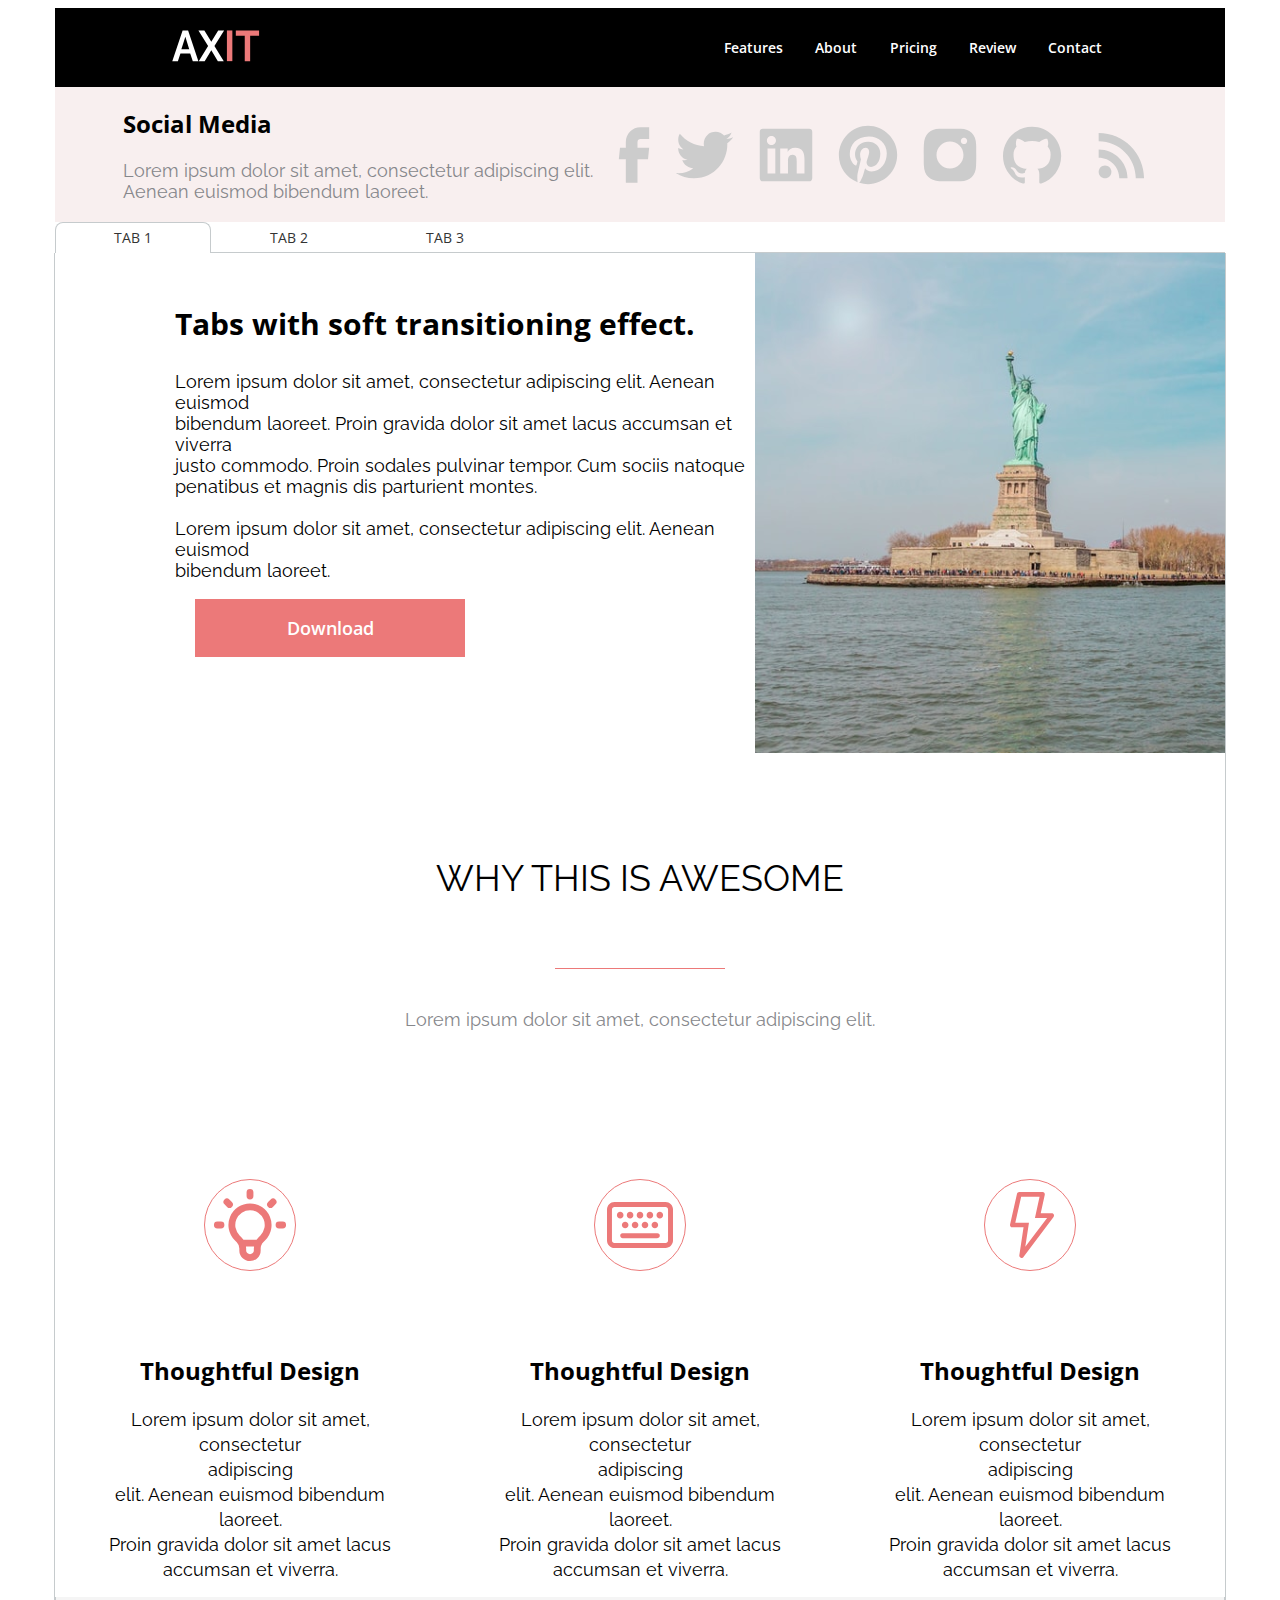
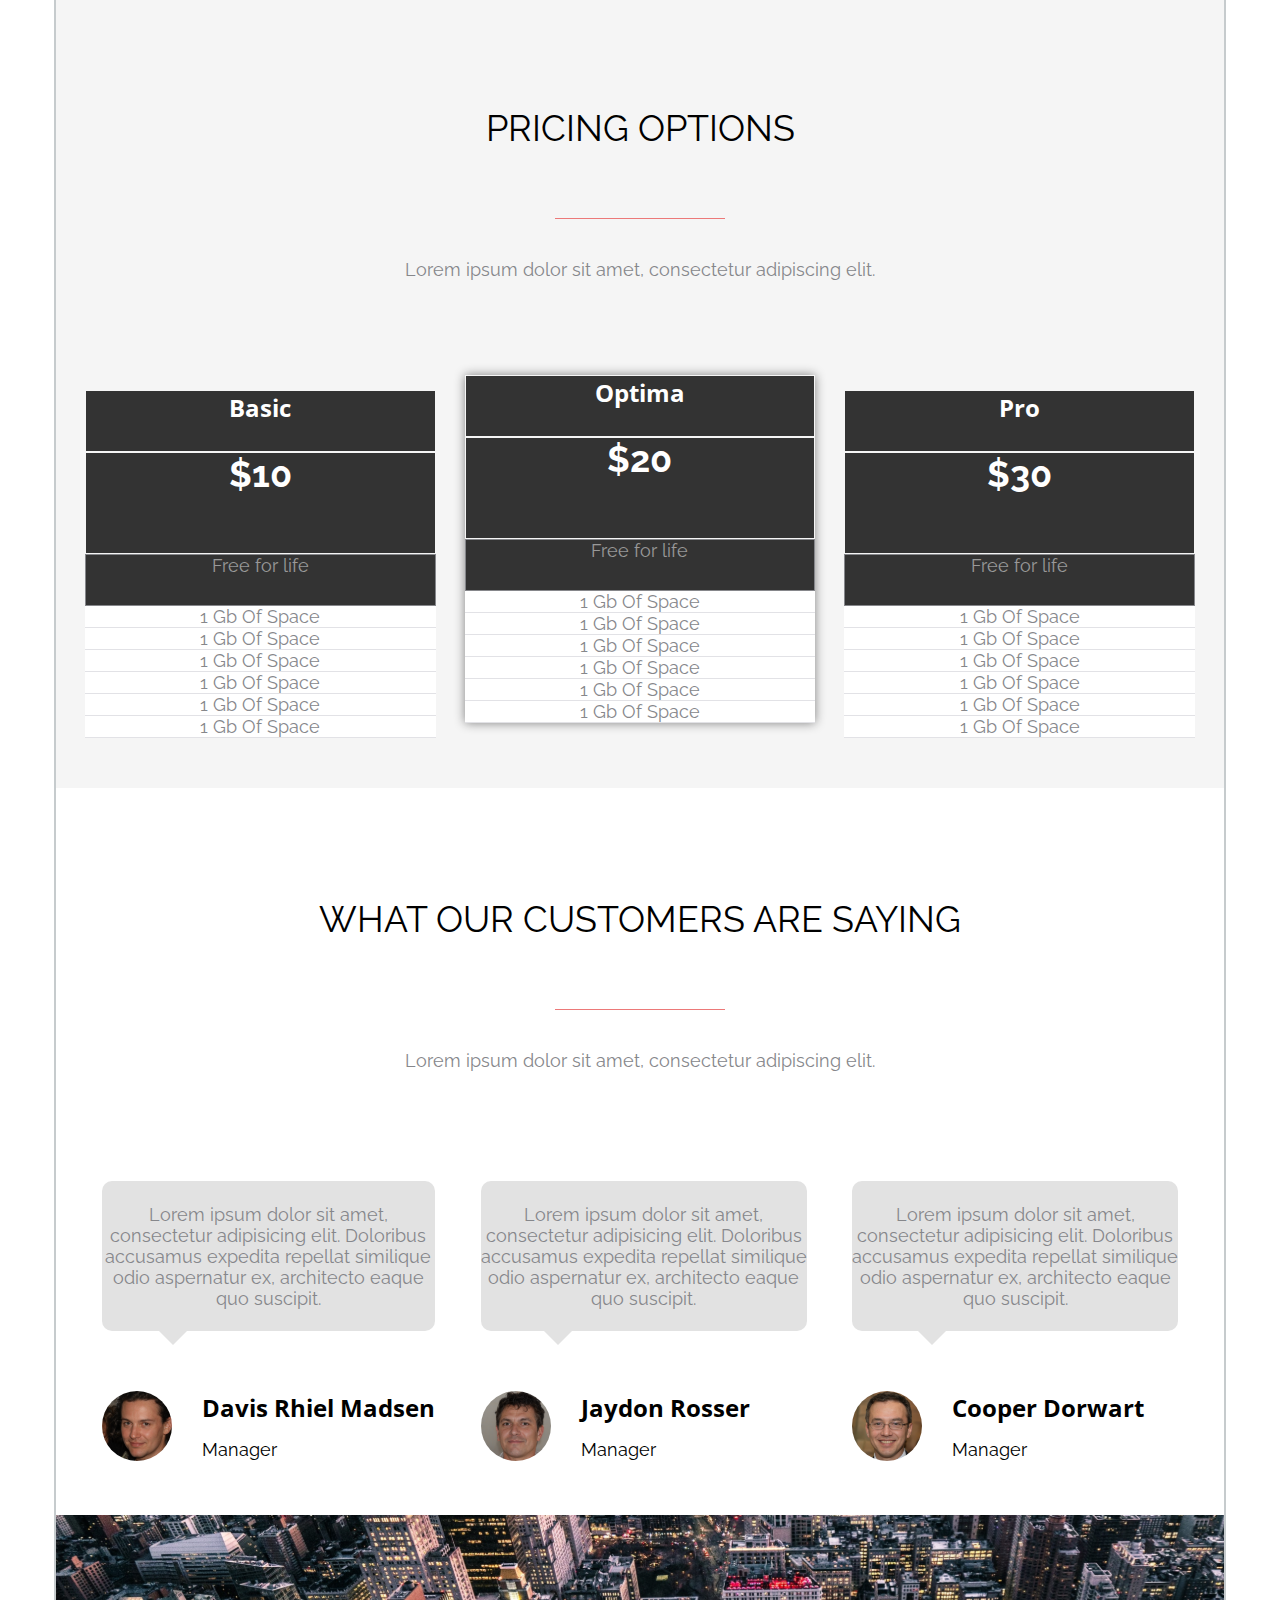
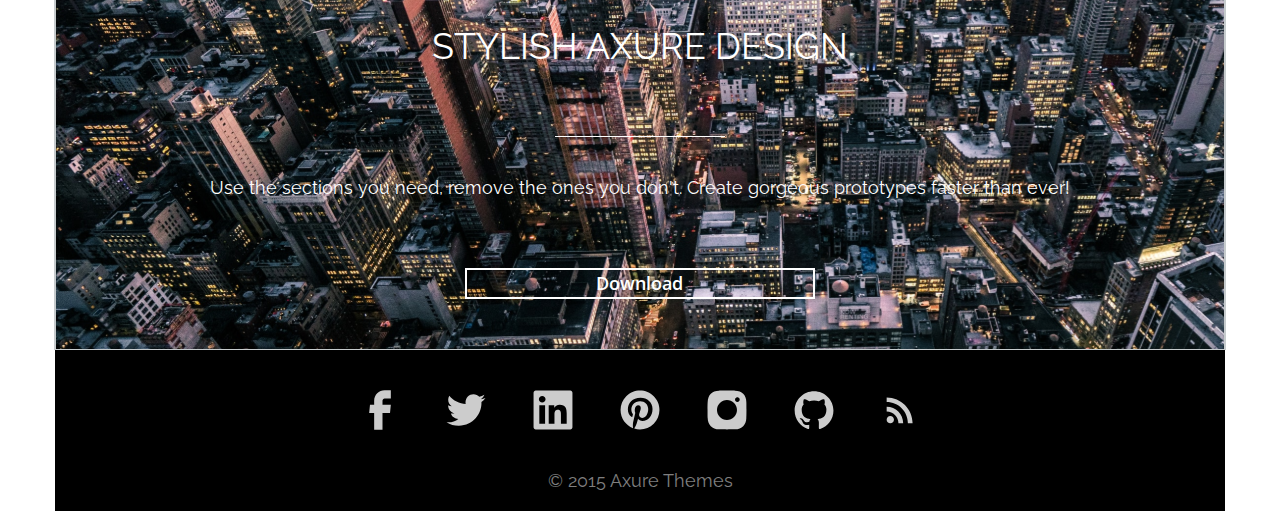
==== task_1/index.html @ 0de59af6 "task_1" ====
<!DOCTYPE html>
<html>
  <head>
    <meta charset="utf-8" />
    <title>Task_1</title>
    <link rel="stylesheet" href="./css/firstPage.css" />
    <link rel="stylesheet" href="./css/secondPage.css" />
    <link rel="stylesheet" href="./css/tab-block.css" />
    <link rel="stylesheet" href="./css/pricing_options.css" />
    <link rel="stylesheet" href="./css/customers.css" />
    <link rel="stylesheet" href="./css/backgroundimg.css" />
    <link rel="stylesheet" href="./css/counter.css" />
    <link rel="stylesheet" href="./css/main_header.css" />
    <link rel="stylesheet" href="./css/banner-block.css" />
    <link rel="stylesheet" href="./css/footer.css" />
    <link
      href="https://fonts.googleapis.com/css2?family=Open+Sans:wght@400;600;700&family=Raleway&display=swap"
      rel="stylesheet"
    />
  </head>
  <body>
    <div class="main-header-block">
      <div class="main-header-content">
          <div class="main-header-name">
            <picture>
                <img src="./svg/main-header-logo.svg"/>
            </picture>
          </div>
          <div class="main-header-button-block">
            <div class="main-header-button">
              <button class="header-button">Features</button>
            </div>
            <div class="main-header-button">
              <button class="header-button">About</button>
            </div>
            <div class="main-header-button">
              <button class="header-button">Pricing</button>
            </div>
            <div class="main-header-button">
              <button class="header-button">Review</button>
            </div>
            <div class="main-header-button">
              <button class="header-button">Contact</button>
            </div>
          </div>
      </div>
    </div>
    <div class="main-banner-block">
        <div class="main-banner-content">
            <div class="main-banner-text-content">
                <div class="main-banner-text-content-header">
                  Social Media
                </div>
                <div class="main-banner-text-content-block">
                  Lorem ipsum dolor sit amet, consectetur adipiscing elit.<br/> 
                  Aenean euismod bibendum laoreet.
                </div>
            </div>
            <div class="main-banner-content-icon-block">
                <div class="banner-icon">
                  <img src="./svg/facebook.svg"/>
                </div>
                <div class="banner-icon">
                  <img src="./svg/twitter.svg"/>
                </div>
                <div class="banner-icon">
                  <img src="./svg/linkedln.svg"/>
                </div>
                <div class="banner-icon">
                  <img src="./svg/pinterest.svg"/>
                </div>
                <div class="banner-icon">
                  <img src="./svg/instagram.svg"/>
                </div>
                <div class="banner-icon">
                  <img src="./svg/github.svg"/>
                </div>
                <div class="banner-icon">
                  <img src="./svg/wifi.svg"/>
                </div>
            </div>
        </div>
    </div>
    <div class="page">
    <div class="main-tab-block">
      <div class="tab-block">
        <div class="tab-with-border">TAB 1</div>
        <div class="tab-without-border">TAB 2</div>
        <div class="tab-without-border">TAB 3</div>
      </div>
    </div>
    
    <div class="main-block">
      <div class="first-block">
        <div class="image-container">
          <img src="./svg/NewYork.svg" />
        </div>
        <div class="firstPage">
          <div class="header">
            <h1>Tabs with soft transitioning effect.</h1>
          </div>
          <div class="text-block">
            <p>
              Lorem ipsum dolor sit amet, consectetur adipiscing elit. Aenean<br />
              euismod<br />
              bibendum laoreet. Proin gravida dolor sit amet lacus accumsan
              et<br />
              viverra<br />
              justo commodo. Proin sodales pulvinar tempor. Cum sociis
              natoque<br />
              penatibus et magnis dis parturient montes.<br />
              <br />
              Lorem ipsum dolor sit amet, consectetur adipiscing elit. Aenean<br />
              euismod
              <br />
              bibendum laoreet.
            </p>
          </div>
          <div class="Download">
            <button class="BtnDownload">Download</button>
          </div>
        </div>
      </div>
      <div class="page">
      <div class="second-block">
        <div class="second-page">
          <div class="second-page-header-main">
            Why this is awesome
            <div id="borderDown"></div>
          </div>
          <div class="second-page-centre-text">
            Lorem ipsum dolor sit amet, consectetur adipiscing elit.
          </div>
          <div class="main-info-block">
            <div class="info-block">
              <div class="info-block-picture">
                <img src="./svg/lamp.svg" />
              </div>
              <div class="info-block-header">Thoughtful Design</div>
              <div class="info-block-content">
                Lorem ipsum dolor sit amet, consectetur<br />
                adipiscing<br />
                elit. Aenean euismod bibendum laoreet.<br />
                Proin gravida dolor sit amet lacus<br />
                accumsan et viverra.
              </div>
            </div>
            <div class="info-block">
              <div class="info-block-picture">
                <img src="./svg/keyboard.svg" />
              </div>
              <div class="info-block-header">Thoughtful Design</div>
              <div class="info-block-content">
                Lorem ipsum dolor sit amet, consectetur<br />
                adipiscing<br />
                elit. Aenean euismod bibendum laoreet.<br />
                Proin gravida dolor sit amet lacus<br />
                accumsan et viverra.
              </div>
            </div>
            <div class="info-block">
              <div class="info-block-picture">
                <img src="./svg/lightning.svg" />
              </div>
              <div class="info-block-header">Thoughtful Design</div>
              <div class="info-block-content">
                Lorem ipsum dolor sit amet, consectetur<br />
                adipiscing<br />
                elit. Aenean euismod bibendum laoreet.<br />
                Proin gravida dolor sit amet lacus<br />
                accumsan et viverra.
              </div>
            </div>
          </div>
        </div>
      </div>
    </div>
  
  <div class="page">
    <div class="main-pricing-options">
      <div class="pricing-options-header">PRICING OPTIONS</div>
      <div class="pricing-options-text">
        Lorem ipsum dolor sit amet, consectetur adipiscing elit.
      </div>
      <div class="main-pricing-options-content">
        <div class="table-pricing-options">
          <div class="table-header-option" id="table-header-text">Basic</div>
          <div class="table-price" id="table-header-price">$10</div>
          <div class="table-life-dates">Free for life</div>
          <div class="table-row-space">1 Gb Of Space</div>
          <div class="table-row-space">1 Gb Of Space</div>
          <div class="table-row-space">1 Gb Of Space</div>
          <div class="table-row-space">1 Gb Of Space</div>
          <div class="table-row-space">1 Gb Of Space</div>
          <div class="table-row-space">1 Gb Of Space</div>
        </div>
        <div class="table-pricing-options upper-table">
          <div class="table-header-option" id="table-header-text">Optima</div>
          <div class="table-price" id="table-header-price">$20</div>
          <div class="table-life-dates">Free for life</div>
          <div class="table-row-space">1 Gb Of Space</div>
          <div class="table-row-space">1 Gb Of Space</div>
          <div class="table-row-space">1 Gb Of Space</div>
          <div class="table-row-space">1 Gb Of Space</div>
          <div class="table-row-space">1 Gb Of Space</div>
          <div class="table-row-space">1 Gb Of Space</div>
        </div>
        <div class="table-pricing-options">
          <div class="table-header-option" id="table-header-text">Pro</div>
          <div class="table-price" id="table-header-price">$30</div>
          <div class="table-life-dates">Free for life</div>
          <div class="table-row-space">1 Gb Of Space</div>
          <div class="table-row-space">1 Gb Of Space</div>
          <div class="table-row-space">1 Gb Of Space</div>
          <div class="table-row-space">1 Gb Of Space</div>
          <div class="table-row-space">1 Gb Of Space</div>
          <div class="table-row-space">1 Gb Of Space</div>
        </div>
      </div>
    </div>
  </div>
  <div class="page">
    <div class="customers-block">
      <div class="big-customers-header">what our customers are saying</div>
      <div class="small-customers-header">
        Lorem ipsum dolor sit amet, consectetur adipiscing elit.
      </div>
      <div class="customers-content">
        <div class="customers-info-block">
          <div class="block-text" data-shape="rectangle">
            Lorem ipsum dolor sit amet,<br />
            consectetur adipisicing elit. Doloribus <br />
            accusamus expedita repellat similique <br />
            odio aspernatur ex, architecto eaque <br />
            quo suscipit.
          </div>

          <div class="customer-info">
            <div class="customer-icon">
              <img src="./svg/Davis.svg" />
            </div>
            <div class="customer-info-text-block">
              <div class="customer-name-surname">Davis Rhiel Madsen</div>
              <div class="customer-profession">Manager</div>
            </div>
          </div>
        </div>

        <div class="customers-info-block">
          <div class="block-text" data-shape="rectangle">
            Lorem ipsum dolor sit amet,<br />
            consectetur adipisicing elit. Doloribus <br />
            accusamus expedita repellat similique <br />
            odio aspernatur ex, architecto eaque <br />
            quo suscipit.
          </div>
          <div class="customer-info">
            <div class="customer-icon">
              <img src="./svg/Jaydon.svg" />
            </div>
            <div class="customer-info-text-block">
              <div class="customer-name-surname">Jaydon Rosser</div>
              <div class="customer-profession">
                Manager</div>
            </div>
          </div>
        </div>
        <div class="customers-info-block">
          <div class="block-text" data-shape="rectangle">
            Lorem ipsum dolor sit amet,<br />
            consectetur adipisicing elit. Doloribus <br />
            accusamus expedita repellat similique <br />
            odio aspernatur ex, architecto eaque <br />
            quo suscipit.
          </div>
          <div class="customer-info">
            <div class="customer-icon">
              <img src="./svg/Cooper.svg" />
            </div>
            <div class="customer-info-text-block">
              <div class="customer-name-surname">Cooper Dorwart</div>
              <div class="customer-profession">Manager</div>
            </div>
          </div>
        </div>
      </div>
    </div>
  </div>
  <div class="page">
    <div class="lower-background-img">
      <div class="lower-background-img-header">STYLISH AXURE DESIGN</div>
      <div class="lower-background-text">
        Use the sections you need, remove the ones you don't. Create gorgeous
        prototypes faster than ever!
      </div>
      <div class="lower-background-btn">
        <button class="lower_btn">Download</button>
      </div>
    </div>
  </div>
    </div>
  <div class="footer-block">
      <div class="footer-content">
        <div class="footer-content-icon-block">
          <div class="footer-icon">
            <img src="./svg/facebook.svg"/>
          </div>
          <div class="footer-icon">
            <img src="./svg/twitter.svg"/>
          </div>
          <div class="footer-icon">
            <img src="./svg/linkedln.svg"/>
          </div>
          <div class="footer-icon">
            <img src="./svg/pinterest.svg"/>
          </div>
          <div class="footer-icon">
            <img src="./svg/instagram.svg"/>
          </div>
          <div class="footer-icon">
            <img src="./svg/github.svg"/>
          </div>
          <div class="footer-icon">
            <img src="./svg/wifi.svg"/>
          </div>
      </div>
      <div class="footer-text">
        © 2015 Axure Themes
      </div>
      </div>
  </div>
  </body>
</html>
---- task_1/css/firstPage.css ----
.main-block {
    max-width: 1170px;
    margin: 0 auto;
    position: relative;
    border-left: 1px solid #C6CBCD;
    border-right: 1px solid #C6CBCD;
    text-align: center;
  }
  
  .image-container {
    position: absolute;
    top: 0;
    right: 0;
  }

  .image-container img {
    width: 470px;
    height: 500px;
  }
  
  .first-block {
    display: flex;
    align-items: center;
  }
  
  .firstPage {
    position: relative;
    z-index: 1;
    margin-left: 120px;
    height: auto;
  }
  
  .header{
    padding-right: 50px;
    margin-top: 0;
    margin-right: 30px;
    margin-bottom:27px;
    text-align: center;
  }


  .header h1{
    max-width: 570px;
    max-height: auto;
    margin-top: 50px;
    font-family: 'Open Sans',sans-serif;
    font-style: normal;
    font-weight: 700;
    font-size: 30px;
    line-height: 41px;
  }


.text-block {
    margin-right: 40px;
    max-width: 570px;
    max-height: auto;
    padding-right: 30px;
    margin-bottom:27px;
    margin: 0 auto;
  }

  .text-block p{
    font-family: 'Raleway',sans-serif;
    font-style: normal;
    font-weight: 400;
    font-size: 18px;
    line-height: 21px;
    display: flex;
    align-items: center;
    text-align: left;
  }

.BtnDownload{
  margin-left: 20px;
  width: 270px;
  height: 58px;
  float: left;

}
  .BtnDownload{
    background: #EC7979;
    color:#FFFFFF;
    font-family: 'Open Sans',sans-serif;
    font-style: normal;
    font-weight: 600;
    font-size: 18px;
    line-height: 25px;
    text-transform: capitalize;
    border:0px;
  }
---- task_1/css/secondPage.css ----
.second-block {
    padding-top: 200px;
    display: flex;
    
  }
.second-page-header-main{
    position: relative;
    justify-content: center;
    text-align: center;
    text-transform: uppercase;
    font-family: 'Raleway',sans-serif;
    font-style: normal;
    font-weight: 400;
    font-size: 36px;
    line-height: 42px;
    display: flex;
    margin-bottom: 110px;
}


  .second-page-header-main::after {
    content: "";
    position: absolute;
    bottom: -70px;
    left: 50%;
    transform: translateX(-50%);
    width: 170px;
    height: 1px;
    background-color: #EC7979;
  }



.second-page-centre-text{
    color:#86878B;
    justify-content: center;
    text-align: center;
    font-family: 'Raleway',sans-serif;
    font-style: normal;
    font-weight: 400;
    font-size: 18px;
    line-height: 21px;
    display: flex;
    margin-bottom: 110px;
    
}

.main-info-block{
    max-width: 100%;
    justify-content: space-between;
    display: flex;
    flex-direction: row;
}

.info-block {
    
    padding: 0 15px 15px;
    text-align: center;
    display: flex;
    flex-direction: column;
    margin: 0 30px;
    
}

.info-block-header{
    margin-top: 40px;
    justify-content: center;
    font-family: 'Open Sans',sans-serif;
    font-style: normal;
    font-weight: 700;
    font-size: 24px;
    line-height: 33px;
    display: flex;
    align-items: center;
    text-align: center;
}

.info-block-content {
    margin-top: 20px;
    justify-content: left;
    font-family: 'Raleway',sans-serif;
    font-style: normal;
    font-weight: 400;
    font-size: 18px;
    line-height: 25px;
    display: flex;
    align-items: center;
    text-align: center;
}
---- task_1/css/tab-block.css ----
.main-tab-block {
    max-width: 1170px;
    margin: 0 auto;
    position: relative;
    display: flex;
    flex-direction: column;
    border-bottom: none;
    height: auto;
}

.main-tab-block::after {
    content: "";
    display: block;
    border-bottom: 1px solid #C6CBCD;
    width: calc(100% - 155px);
    max-width: 1170px;
    margin: 0 auto;
    position: absolute;
    bottom: 0;
    margin-left: 155px;
    border-image: url(border.png) 0 0 0 50 stretch;
    border-image-slice: 1;
    height: 5px;
}

.tab-block{
    width: 40%;
    display: flex;
    flex-direction: row;
    font-size: 20px;
    
}
.tab-block{
    font-family: 'Open Sans',sans-serif;
    font-style: normal;
    font-weight: 400;
    font-size: 14px;
    line-height: 30px;
    display: flex;
    align-items: center;
    text-align: center;
    color: #333333;
}

.tab-with-border {
    width: 160px;
    height: auto;
    border: 1px solid #C6CBCD;
    border-radius: 8px 8px 0 0;
    border-bottom: none ;
    box-sizing: border-box; 
}
  
  .tab-without-border {
    width: 160px;
    height: auto;
  }
---- task_1/css/pricing_options.css ----
.main-pricing-options{
    max-width: 1170px;
    margin: 0 auto;
    position: relative;
    display: flex;
    flex-direction: column;
    height: auto;
    border: 1px solid #C6CBCD;
    border-top: none ;
    border-bottom: none ;
    background-color: #F5F5F5;
}


.pricing-options-header{
    position: relative;
    justify-content: center;
    text-align: center;
    display: flex;
    margin-top: 110px;
    margin-bottom: 110px;
    text-transform: uppercase;
    font-family: 'Raleway',sans-serif;
    font-style: normal;
    font-weight: 400;
    font-size: 36px;
    line-height: 42px;
}

.pricing-options-header::after {
    content: "";
    position: absolute;
    bottom: -70px;
    left: 50%;
    transform: translateX(-50%);
    width: 170px;
    height: 1px;
    background-color: #EC7979;
  }

.pricing-options-text{
    color:#86878B;
    justify-content: center;
    text-align: center;
    font-family: 'Raleway',sans-serif;
    font-style: normal;
    font-weight: 400;
    font-size: 18px;
    line-height: 21px;
    display: flex;
    margin-bottom: 110px;
}

.main-pricing-options-content{
    display:flex;
    flex-direction: row;
    justify-content: space-evenly;
    align-items: center;
    margin-bottom: 50px;
}

.table-pricing-options{
    width: 30%;
    height: auto;
    text-align: center;
    justify-content: center;
    
}

.table-header-option{
    height: 60px;
    background: #333333;
    border: 1px solid #F5F5F5;
    
}

#table-header-text{
    color: #fff;
    font-family: 'Open Sans',sans-serif;
    font-style: normal;
    font-weight: 700;
    font-size: 24px;
    line-height: 33px;
    align-items: center;
    text-transform: capitalize;
}

.table-price{
    align-items: center;
    justify-content: center;
    height: 100px;
    background: #333333;
    border: 1px solid #F5F5F5;
}

#table-header-price{
    color: #fff;
    font-family: 'Raleway',sans-serif;
    font-style: normal;
    font-weight: 700;
    font-size: 36px;
    line-height: 42px;
}

.table-life-dates{
    height: 50px;
    background: #333333;
    border: 1px solid #86878B;
    color: rgba(255, 255, 255, 0.5);
    font-family: 'Raleway',sans-serif;
    font-style: normal;
    font-weight: 400;
    font-size: 18px;
    line-height: 21px;
}

.table-row-space{
    background: #fff;
    color: #86878B;
    border-bottom: 1px solid #e2e2e6;
    font-family: 'Raleway',sans-serif;
    font-style: normal;
    font-weight: 400;
    font-size: 18px;
    line-height: 21px;
}


.upper-table{
    margin-top: -30px;
    box-shadow: 0px 0px 10px grey;
}
---- task_1/css/customers.css ----
.customers-block{
    max-width: 1170px;
    height: auto;
    margin: 0 auto;
    position: relative;
    display: flex;
    flex-direction: column;
    height: auto;
    border: 1px solid #C6CBCD;
    border-top: none ;
    border-bottom: none ;
}

.big-customers-header{
    position: relative;
    justify-content: center;
    text-align: center;
    display: flex;
    margin-top: 110px;
    margin-bottom: 110px;
    text-transform: uppercase;
    font-family: 'Raleway',sans-serif;
    font-style: normal;
    font-weight: 400;
    font-size: 36px;
    line-height: 42px;
}

.big-customers-header::after{
    content: "";
    position: absolute;
    bottom: -70px;
    left: 50%;
    transform: translateX(-50%);
    width: 170px;
    height: 1px;
    background-color: #EC7979;
}

.small-customers-header{
    color:#86878B;
    justify-content: center;
    text-align: center;
    font-family: 'Raleway',sans-serif;
    font-style: normal;
    font-weight: 400;
    font-size: 18px;
    line-height: 21px;
    display: flex;
    margin-bottom: 110px;
}

.customers-content{
    display:flex;
    flex-direction: row;
    justify-content: space-evenly;
    align-items: center;
    margin-bottom: 50px;
}

.customers-info-block{
    width: calc(max-width/3);
    height: auto;

}

.block-text{
    margin-bottom: 60px;
    text-align: center;
}

.block-text{
    color:#86878B;
    justify-content: center;
    text-align: center;
    align-items: center;
    display: flex;
    font-family: 'Raleway',sans-serif;
    font-style: normal;
    font-weight: 400;
    font-size: 18px;
    line-height: 21px;
}


.customer-info{
    display: flex;
    flex-direction: row;
}

.customer-info-text-block{
    display: flex;
    flex-direction: column;
    margin-left: 30px;
}

.customer-name-surname{
    margin-bottom: 15px;
}
.customer-name-surname{
    justify-content: center;
    text-align: center;
    display: flex;
    font-family: 'Open Sans';
    font-style: normal;
    font-weight: 700;
    font-size: 24px;
    line-height: 33px;
}

.customer-profession{
    justify-content: left;
    text-align: center;
    display: flex;
    font-family: 'Raleway';
    font-style: normal;
    font-weight: 400;
    font-size: 18px;
    line-height: 21px;
}

.customers-info-block:nth-child(1) .block-text{
    width: 100%;
    height: 150px;
    background-color: #E2E2E2;
    display: flex;
    border-radius: 10px;
}

.block-text:nth-child(1)::after {
    content: "";
    position: absolute;
    bottom: 170px; 
    left: 10%; 
    margin-left: -15px; 
    border-width: 15px 15px 0 15px;
    border-style: solid;
    border-color: #E2E2E2 transparent transparent transparent;
  }

  .customers-info-block:nth-child(2) .block-text{
    width: 100%;
    height: 150px;
    background-color: #E2E2E2;
    display: flex;
    border-radius: 10px;
}

.customers-info-block:nth-child(2) .block-text::after {
    content: "";
    position: absolute;
    bottom: 170px; 
    left: 43%; 
    margin-left: -15px; 
    border-width: 15px 15px 0 15px;
    border-style: solid;
    border-color: #E2E2E2 transparent transparent transparent;
}

.customers-info-block:nth-child(3) .block-text{
    width: 100%;
    height: 150px;
    background-color: #E2E2E2;
    display: flex;
    border-radius: 10px;
}

.customers-info-block:nth-child(3) .block-text::after {
    content: "";
    position: absolute;
    bottom: 170px; 
    left: 75%; 
    margin-left: -15px; 
    border-width: 15px 15px 0 15px;
    border-style: solid;
    border-color: #E2E2E2  transparent transparent transparent;
}
---- task_1/css/backgroundimg.css ----
.lower-background-img{
    max-width: 1170px;
    margin: 0 auto;
    display: flex;
    flex-direction: column;
    height: auto;
    border: 1px solid #C6CBCD;
    border-top: none;
}

.lower-background-img{
    background-image: url("../svg/background.svg");
    background-repeat: no-repeat;
    background-size: cover;
}

.lower-background-img-header{
    position: relative;
    justify-content: center;
    text-align: center;
    display: flex;
    margin-top: 110px;
    margin-bottom: 110px;
    font-family: 'Raleway',sans-serif;
    font-style: normal;
    font-weight: 400;
    font-size: 36px;
    line-height: 42px;
    color: #fff; 
}

.lower-background-img-header::after {
    content: "";
    position: absolute;
    bottom: -70px;
    left: 50%;
    transform: translateX(-50%);
    width: 170px;
    height: 1px;
    background-color: #fff;
  }

.lower-background-text{
    margin-bottom: 70px;
    position: relative;
    justify-content: center;
    text-align: center;
    display: flex;
    font-family: 'Raleway',sans-serif;
    font-style: normal;
    font-weight: 400;
    font-size: 18px;
    line-height: 21px;
    color: #fff; 
}

.lower-background-btn{
    display: flex;
    justify-content: center;
    margin-bottom: 50px;
}
.lower_btn{
    position: relative;
    justify-content: center;
    text-align: center;
    display: flex;
    font-family: 'Open Sans',sans-serif;
    font-style: normal;
    font-weight: 600;
    font-size: 18px;
    line-height: 25px;
    color: #fff; 
}

.lower_btn{
    border: 2px solid #fff;
    background-color: rgba(255, 255, 255, 0);
    width:30% ;
    height: auto;
}
---- task_1/css/counter.css ----
.body {
    counter-reset: page;
  }

.main-tab-block::before {
    counter-increment: page 0;
    content: " " counter(page);
    position: absolute;
    left: -130px;
    top: 0;
    text-align: left;
    border-radius: 50%;
    width: 34px;
    height: 34px;
    padding: 10px;
    background: #fff;
    border: 3px solid #000;
    color: #000;
    text-align: center;
    font: 32px Arial, sans-serif;
}

.page::before {
    counter-increment: page; 
    content: " " counter(page); 
    position: absolute;
    left: -130px; 
    text-align: left;
    border-radius: 50%;
    width: 34px;
    height: 34px;
    padding: 10px;
    background: #fff;
    border: 3px solid #000;
    color: #000;
    text-align: center;
    font: 32px Arial, sans-serif;
}
---- task_1/css/main_header.css ----
.main-header-block{
    max-width: 1170px;
    height: auto;
    margin: 0 auto;
    position: relative;
    display: flex;
    flex-direction: column;
    height: auto;
    background-color: #000;
    /* border: 1px solid #C6CBCD;
    border-top: none ;
    border-bottom: none ; */
}

.main-header-content{
    display:flex;
    flex-direction: row;
    justify-content: space-between;
    align-items: center;
}


.main-header-name{
    margin-left: 10%;
}

.main-header-button-block{
    display:flex;
    flex-direction: row;
    justify-content: space-between;
    margin-right: 10%;
    width: calc(100%/3);
    height: 100%;
}

.header-button{
    background-color: transparent;
    border: none;
    height: 100%;
    width: auto;
}

.header-button{
    color: #fff;
    font-family: 'Open Sans';
    font-style: normal;
    font-weight: 600;
    font-size: 14px;
    line-height: 19px;
    display: flex;
    align-items: center;
    text-align: center;
}
---- task_1/css/banner-block.css ----
.main-banner-block {
  display: flex;
  max-width: 1170px;
  height: auto;
  margin: 0 auto;
  position: relative;
  background-color: #f8efef;
}

.main-banner-content {
  display: flex;
  align-items: center;
  justify-content: center;
  width: 100%;
  margin-top: 20px;
  margin-bottom: 20px;
}

.main-banner-text-content {
  justify-content: center;
}

.main-banner-content-icon-block {
  display: flex;
  justify-content: center;
}

.banner-icon {
  margin-left: 25px;
  display: flex;
  align-items: center;
}

.main-banner-text-content-header {
  font-family: "Open Sans";
  font-style: normal;
  font-weight: 700;
  font-size: 24px;
  line-height: 33px;
  display: flex;
  align-items: center;
  margin-bottom: 20px;
}

.main-banner-text-content-block {
  font-family: "Raleway";
  font-style: normal;
  font-weight: 400;
  font-size: 18px;
  line-height: 21px;
  display: flex;
  align-items: center;
  color: #86878b;
}
---- task_1/css/footer.css ----
.footer-block{
    max-width: 1170px;
    height: auto;
    margin: 0 auto;
    position: relative;
    display: flex;
    flex-direction: column;
    height: auto;
    background-color: #000;
}

.footer-content-icon-block{
    display: flex;
    flex-direction: row;
    justify-content: center;
}
.footer-icon{
    margin: 0 2%;
    width: 40px;
    height: 40px;
    margin-top: 40px;
    margin-bottom: 40px;
}


.footer-icon img{
    width: 100%;
    height: 100%;
}

.footer-text{
    color: #fff;
    display: flex;
    justify-content: center;
    margin-bottom: 20px;
}

.footer-text{
    font-family: 'Raleway';
    font-style: normal;
    font-weight: 400;
    font-size: 18px;
    line-height: 21px;
    color: rgba(255, 255, 255, 0.5);
}
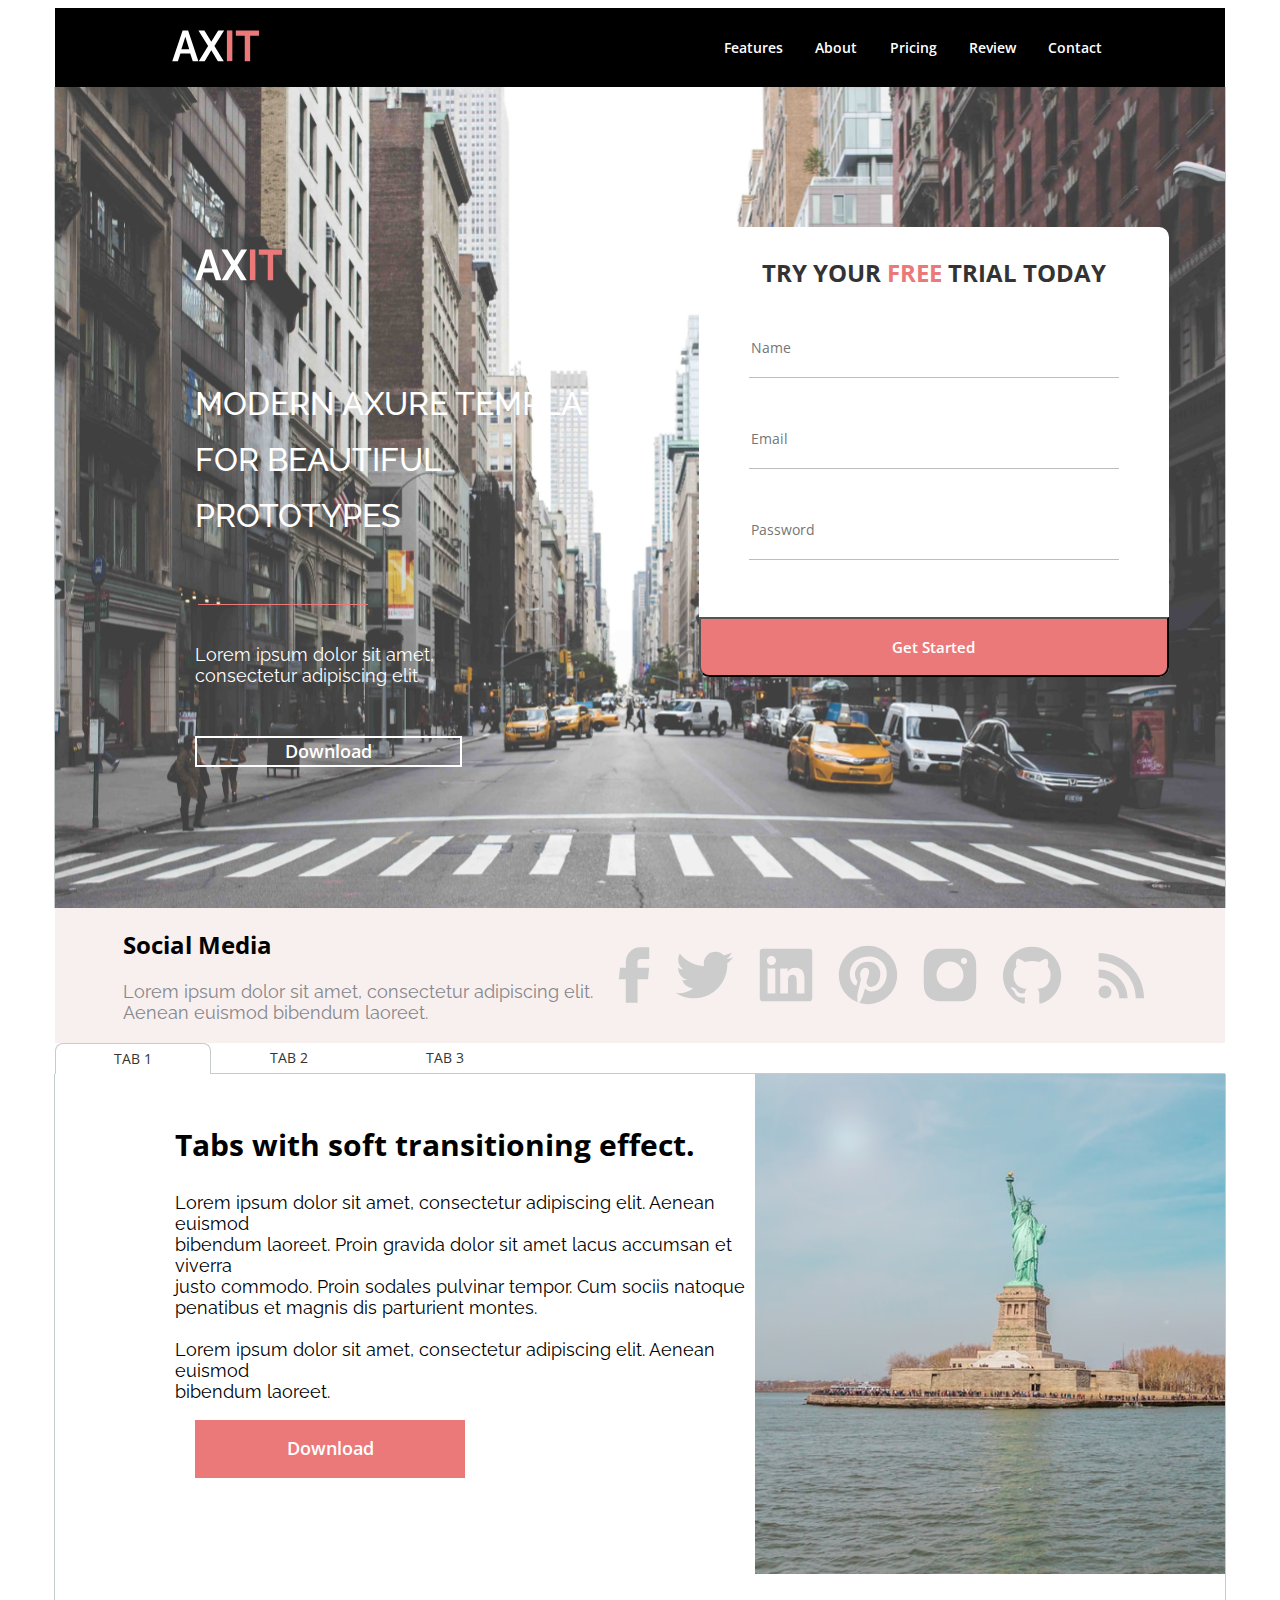
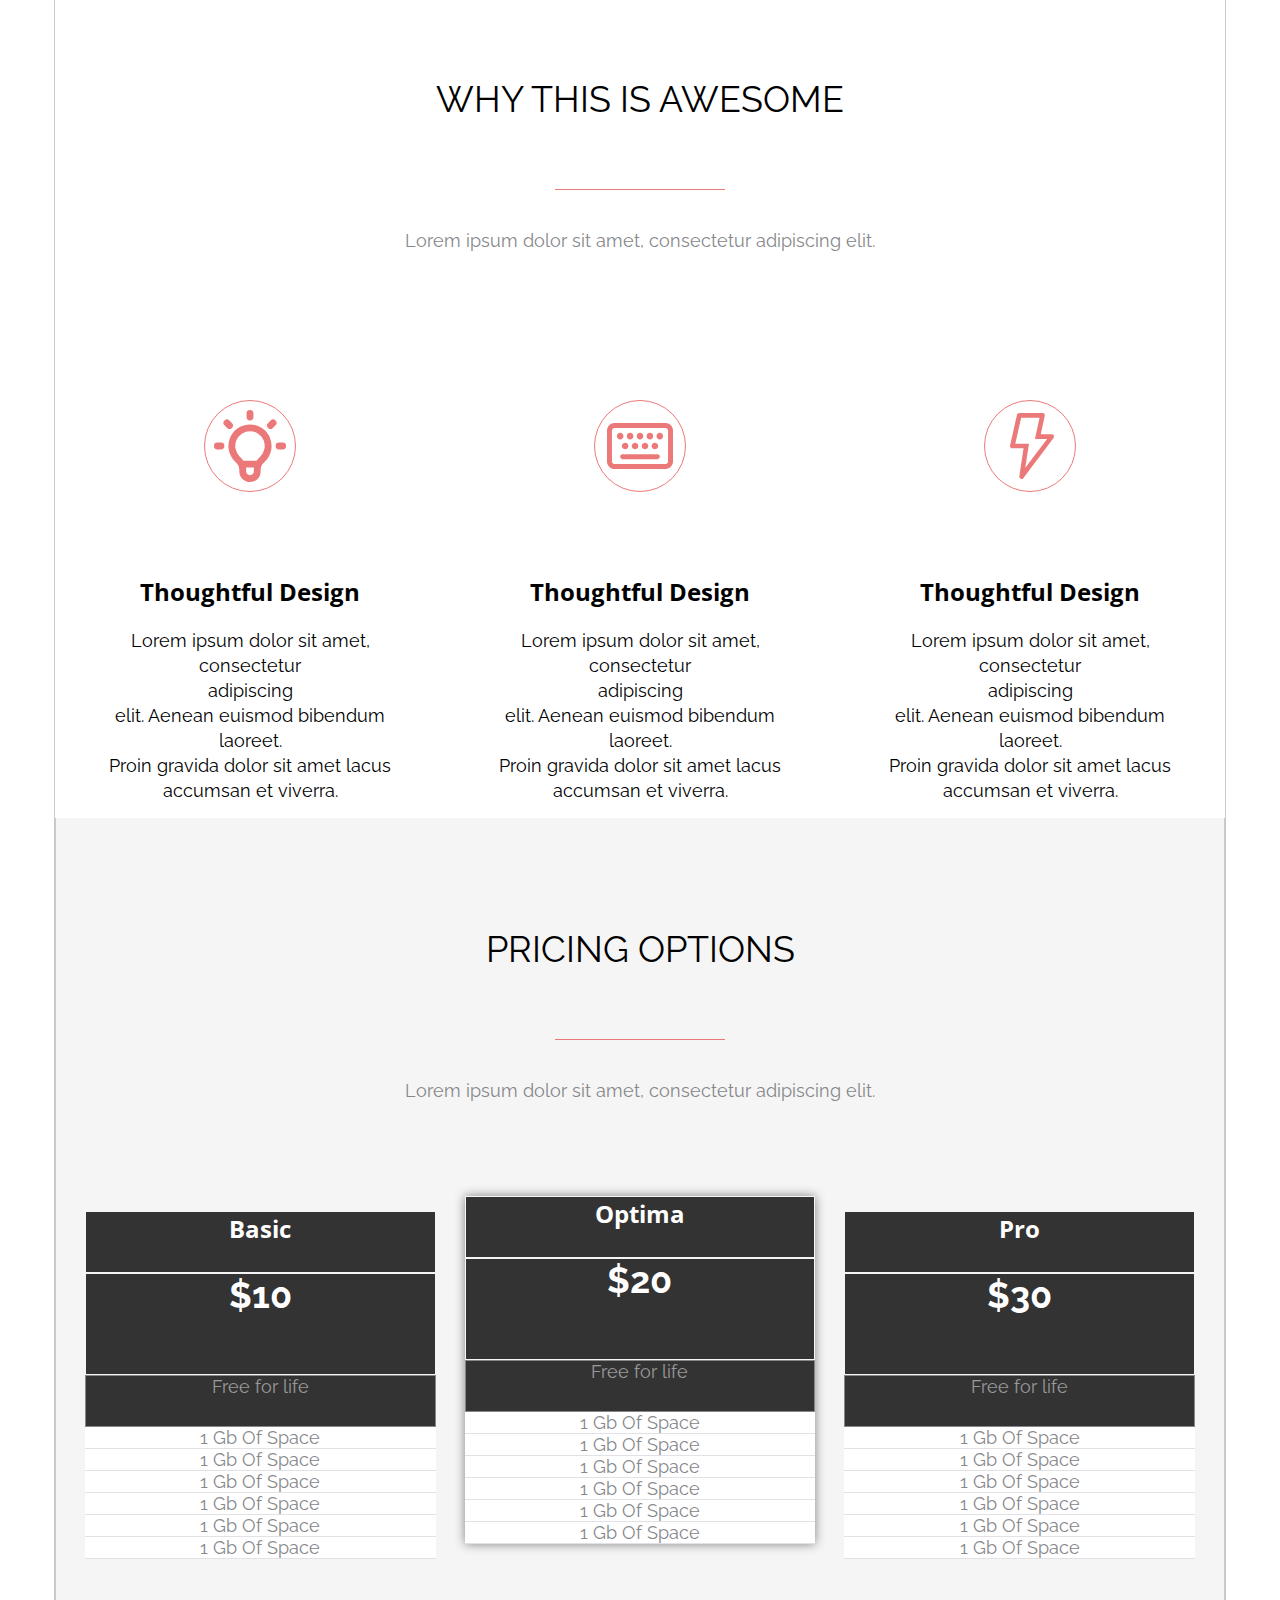
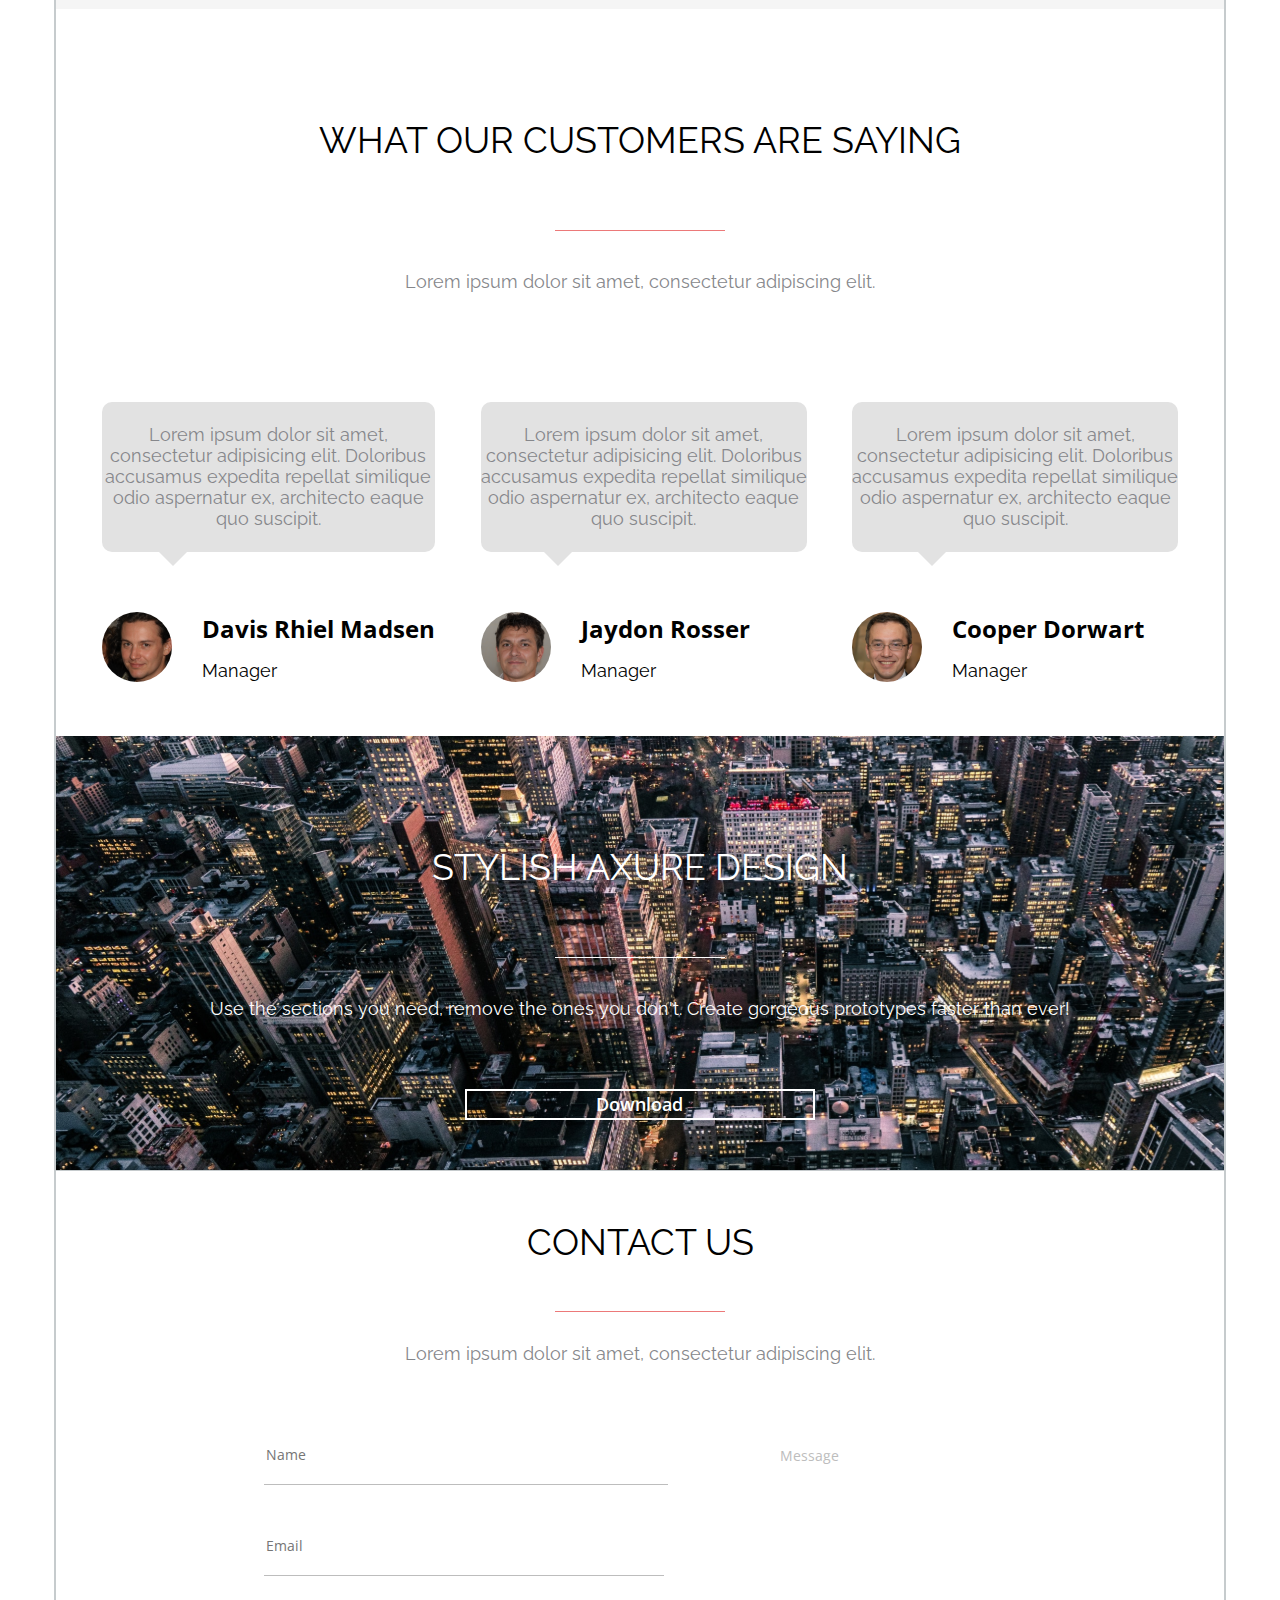
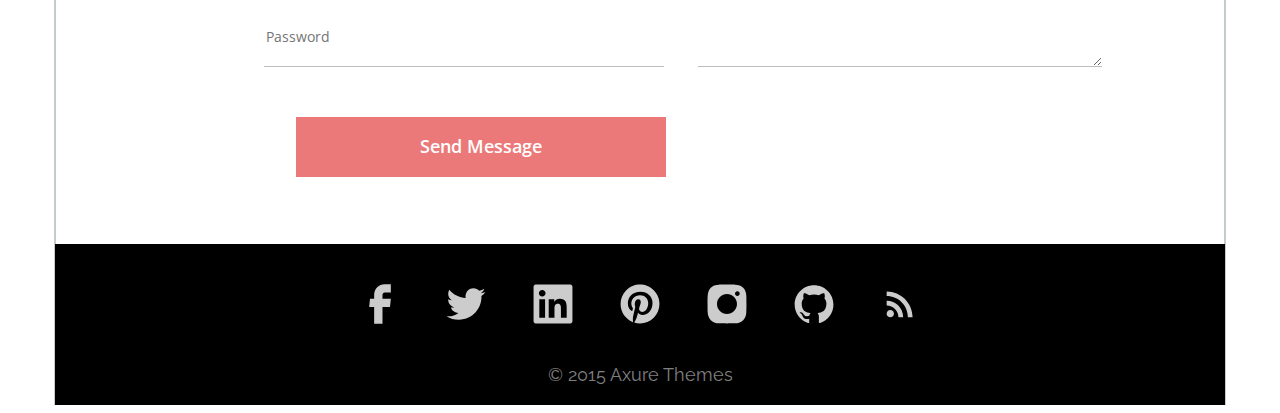
==== commit 2e7ee883: "Merge bb044648840aa742678550c61f873499a7f92672 into c3d60a4ad5933ff56eabe33a0529645077f509d2" ====
--- a/task_1/index.html
+++ b/task_1/index.html
@@ -13,12 +13,15 @@
     <link rel="stylesheet" href="./css/main_header.css" />
     <link rel="stylesheet" href="./css/banner-block.css" />
     <link rel="stylesheet" href="./css/footer.css" />
+    <link rel="stylesheet" href="./css/axit-form-page.css" />
+    <link rel="stylesheet" href="./css/contact-us.css" />
     <link
       href="https://fonts.googleapis.com/css2?family=Open+Sans:wght@400;600;700&family=Raleway&display=swap"
       rel="stylesheet"
     />
   </head>
   <body>
+    <div class="page">
     <div class="main-header-block">
       <div class="main-header-content">
           <div class="main-header-name">
@@ -45,6 +48,43 @@
           </div>
       </div>
     </div>
+    
+    <div class="axit-main-block">
+      <div class="axit-main-content">
+        <div class="containet-logo-form">
+          <div class="axit-logo">
+            <picture>
+              <img src="./svg/main-header-logo.svg"/>
+          </picture>
+          </div>
+          <div class="axit-form">
+              <div class="form-header">
+                Try Your <span class="form-header-color-change">FREE</span> Trial Today
+              </div>
+              <form class="form1">
+                <div class="form-axit-content">
+                <input type="text" placeholder="Name"/>
+                <input type="email" placeholder="Email"/>
+                <input type="password" placeholder="Password"/>
+              </div>
+            </form>
+            <div class="form-axit-button">
+              <button class="form-axit-btn">Get Started</button>
+            </div>
+          </div>
+        </div>
+            <div class="axit-page-text">
+              MODERN AXURE TEMPLATE<br/> FOR BEAUTIFUL<br/> PROTOTYPES
+            </div>
+          <div class="axit-footer-text">
+            Lorem ipsum dolor sit amet,<br/> consectetur adipiscing elit
+          </div>
+          <div class="axit-btn-download">
+            <button class="Btn-download">Download</button>
+          </div>
+      </div>
+  </div>
+
     <div class="main-banner-block">
         <div class="main-banner-content">
             <div class="main-banner-text-content">
@@ -81,6 +121,7 @@
             </div>
         </div>
     </div>
+  </div>
     <div class="page">
     <div class="main-tab-block">
       <div class="tab-block">
@@ -175,6 +216,8 @@
         </div>
       </div>
     </div>
+    
+    
   
   <div class="page">
     <div class="main-pricing-options">
@@ -297,8 +340,43 @@
         <button class="lower_btn">Download</button>
       </div>
     </div>
-  </div>
-    </div>
+  
+</div>
+<div class="page">
+   <div class="contact-us-main-block">
+      <div class="contact-us-main-content">
+        <div class="contact-us-header">
+          contact us
+        </div>
+        <div class="contact-us-text">
+          Lorem ipsum dolor sit amet, consectetur adipiscing elit.
+        </div>
+        <div class="contact-us-form">
+          <form class="form2">
+            <div class="form-contact-us-content">
+              <div class="Name-Message-container">
+                <div class="contact-us-input-name">
+                  <input type="text" placeholder="Name"/>
+                </div>
+                <div class="contact-us-input-textarea-message">
+                  <textarea class="textarea-contact-us">
+                    Message
+                  </textarea>
+                </div>
+              </div>
+              <div class="email-pass-container">
+              <input type="email" placeholder="Email"/>
+              <input type="password" placeholder="Password"/>
+            </div>
+          </div>
+          <div class="contact-us-button">
+            <button class="contact-us-btn">Send Message</button>
+          </div>
+          </form>
+        </div>
+      </div>
+   </div> 
+  </div>
   <div class="footer-block">
       <div class="footer-content">
         <div class="footer-content-icon-block">
@@ -329,5 +407,6 @@
       </div>
       </div>
   </div>
+</div>
   </body>
 </html>
--- a/task_1/css/customers.css
+++ b/task_1/css/customers.css
@@ -5,7 +5,6 @@
     position: relative;
     display: flex;
     flex-direction: column;
-    height: auto;
     border: 1px solid #C6CBCD;
     border-top: none ;
     border-bottom: none ;
--- a/task_1/css/counter.css
+++ b/task_1/css/counter.css
@@ -2,7 +2,7 @@
     counter-reset: page;
   }
 
-.main-tab-block::before {
+.axit-main-block::before {
     counter-increment: page 0;
     content: " " counter(page);
     position: absolute;
--- a/task_1/css/axit-form-page.css
+++ b/task_1/css/axit-form-page.css
@@ -0,0 +1,180 @@
+.axit-main-block {
+  max-width: 1170px;
+  height: auto;
+  margin: 0 auto;
+  position: relative;
+  display: flex;
+  flex-direction: column;
+  border: 1px solid #c6cbcd;
+  border-top: none;
+  border-bottom: none;
+  
+}
+
+.axit-main-block{
+    background-image: url("../svg/axit-back.svg");
+    background-repeat: no-repeat;
+    background-size: cover;
+}
+.axit-main-content {
+  display: flex;
+  flex-direction: column;
+  margin: 12%;
+}
+
+.containet-logo-form {
+  display: flex;
+  flex-direction: row;
+  margin-bottom: 70px;
+}
+
+.axit-page-text {
+  margin-bottom: 100px;
+  font-family: "Raleway";
+  font-style: normal;
+  font-weight: 500;
+  font-size: 32px;
+  line-height: 56px;
+  display: flex;
+  align-items: center;
+  text-transform: uppercase;
+  color: #ffffff;
+}
+
+.axit-page-text::after {
+  content: "";
+  position: absolute;
+  top: 63%;
+  left: 19.5%;
+  transform: translateX(-50%);
+  width: 170px;
+  height: 1px;
+  background-color: #ec7979;
+}
+
+.axit-footer-text {
+  margin-bottom: 50px;
+  font-family: "Raleway";
+  font-style: normal;
+  font-weight: 400;
+  font-size: 18px;
+  line-height: 21px;
+  display: flex;
+  align-items: center;
+  color: #ffffff;
+}
+
+.Btn-download {
+  position: relative;
+  justify-content: center;
+  text-align: center;
+  display: flex;
+  font-family: "Open Sans", sans-serif;
+  font-style: normal;
+  font-weight: 600;
+  font-size: 18px;
+  line-height: 25px;
+  color: #fff;
+}
+
+.Btn-download {
+  border: 2px solid #fff;
+  background-color: rgba(255, 255, 255, 0);
+  width: 30%;
+  height: auto;
+}
+
+.form-header {
+  font-family: "Open Sans";
+  font-style: normal;
+  font-weight: 700;
+  font-size: 24px;
+  line-height: 33px;
+  display: flex;
+  align-items: center;
+  text-align: center;
+  text-transform: uppercase;
+  color: #333333;
+  margin-bottom: 20px;
+}
+
+.form-header-color-change {
+  color: #ec7979;
+  padding: 0 6px;
+}
+
+.axit-form {
+  position: absolute;
+  display: flex;
+  flex-direction: column;
+  max-width: 470px;
+  height: 450px;
+  background-color: #ffffff;
+  border-radius: 10px;
+  left: 55%;
+}
+
+.form-header {
+  display: flex;
+  flex-direction: row;
+  justify-content: center;
+  width: 470px;
+  height: 90px;
+}
+.form-axit-content {
+  display: flex;
+  flex-direction: column;
+  margin: auto;
+  width: 370px;
+}
+
+.form-axit-button {
+  display: flex;
+  flex-direction: row;
+  justify-content: center;
+}
+
+.form-axit-btn {
+  width: 470px;
+  height: 60px;
+  position: absolute;
+  bottom: 0;
+  background-color: #ec7979;
+  border-radius: 0px 0px 10px 10px;
+}
+
+.form-axit-btn {
+  font-family: "Open Sans";
+  font-style: normal;
+  font-weight: 600;
+  font-size: 15px;
+  line-height: 20px;
+  display: flex;
+  justify-content: center;
+  align-items: center;
+  text-align: center;
+  color: #ffffff;
+}
+
+.form1 input[type="text"],
+.form1 input[type="email"],
+.form1 input[type="password"] {
+  background-color: none;
+  border: none;
+  border-bottom: 1px solid #bdbdbd;
+  margin-bottom: 50px;
+  padding-bottom: 20px;
+}
+
+.form1 input[type="text"],
+.form1 input[type="email"],
+.form1 input[type="password"] {
+  font-family: "Open Sans";
+  font-style: normal;
+  font-weight: 400;
+  font-size: 14px;
+  line-height: 19px;
+  display: flex;
+  align-items: center;
+  color: #bdbdbd;
+}
--- a/task_1/css/contact-us.css
+++ b/task_1/css/contact-us.css
@@ -0,0 +1,165 @@
+.contact-us-main-block {
+  max-width: 1170px;
+  height: auto;
+  margin: 0 auto;
+  position: relative;
+  display: flex;
+  flex-direction: column;
+  border: 1px solid #c6cbcd;
+  border-top: none;
+  border-bottom: none;
+}
+
+.contact-us-header {
+  display: flex;
+  justify-content: center;
+  align-items: center;
+  margin-top: 50px;
+  margin-bottom: 70px;
+}
+
+.contact-us-header {
+  font-family: "Raleway";
+  font-style: normal;
+  font-weight: 400;
+  font-size: 36px;
+  line-height: 42px;
+  display: flex;
+  align-items: center;
+  text-align: center;
+  text-transform: uppercase;
+  color: #000;
+}
+
+.contact-us-header::after {
+  content: "";
+  position: absolute;
+  top: 140px;
+  left: 50%;
+  transform: translateX(-50%);
+  width: 170px;
+  height: 1px;
+  background-color: #ec7979;
+}
+
+.contact-us-text {
+  display: flex;
+  justify-content: center;
+  align-items: center;
+  margin-top: 80px;
+  margin-bottom: 80px;
+}
+
+.contact-us-text {
+  font-family: "Raleway";
+  font-style: normal;
+  font-weight: 400;
+  font-size: 18px;
+  line-height: 21px;
+  color: #86878b;
+}
+
+.contact-us-form {
+  display: flex;
+  align-items: center;
+  max-width: 850px;
+}
+
+.form2 {
+  display: flex;
+  flex-direction: column;
+  height: 400px;
+  margin: 0 auto;
+}
+.form-contact-us-content {
+  display: flex;
+  flex-direction: column;
+}
+.Name-Message-container {
+  display: flex;
+  flex-direction: row;
+  width: 100%;
+}
+
+.contact-us-input-name input {
+  width: 400px;
+  margin-right: 30px;
+}
+
+.contact-us-input-message input {
+  width: 400px;
+}
+
+.email-pass-container {
+  display: flex;
+  flex-direction: column;
+  width: 400px;
+}
+
+.textarea-contact-us {
+  display: flex;
+  position: absolute;
+  width: 400px;
+  height: 200px;
+}
+
+.textarea-contact-us textarea {
+  width: 100%;
+  height: 100%;
+}
+
+.form2 input[type="text"],
+.form2 input[type="email"],
+.form2 input[type="password"],
+.form2 textarea {
+  background-color: none;
+  border: none;
+  border-bottom: 1px solid #bdbdbd;
+  margin-bottom: 50px;
+  padding-bottom: 20px;
+}
+
+.form2 input[type="text"],
+.form2 input[type="email"],
+.form2 input[type="password"],
+.form2 textarea {
+  font-family: "Open Sans";
+  font-style: normal;
+  font-weight: 400;
+  font-size: 14px;
+  line-height: 19px;
+  display: flex;
+  align-items: center;
+  color: #bdbdbd;
+}
+
+.contact-us-button {
+  display: flex;
+  align-items: center;
+  justify-content: center;
+  margin-bottom: 50px;
+}
+
+.contact-us-btn {
+  margin: 0 auto;
+  display: flex;
+  width: 370px;
+  height: 60px;
+  justify-content: center;
+  align-items: center;
+  background-color: #ec7979;
+  border: none;
+}
+
+.contact-us-btn {
+  font-family: "Open Sans";
+  font-style: normal;
+  font-weight: 600;
+  font-size: 18px;
+  line-height: 25px;
+  display: flex;
+  align-items: center;
+  text-align: center;
+  text-transform: capitalize;
+  color: #fff;
+}
